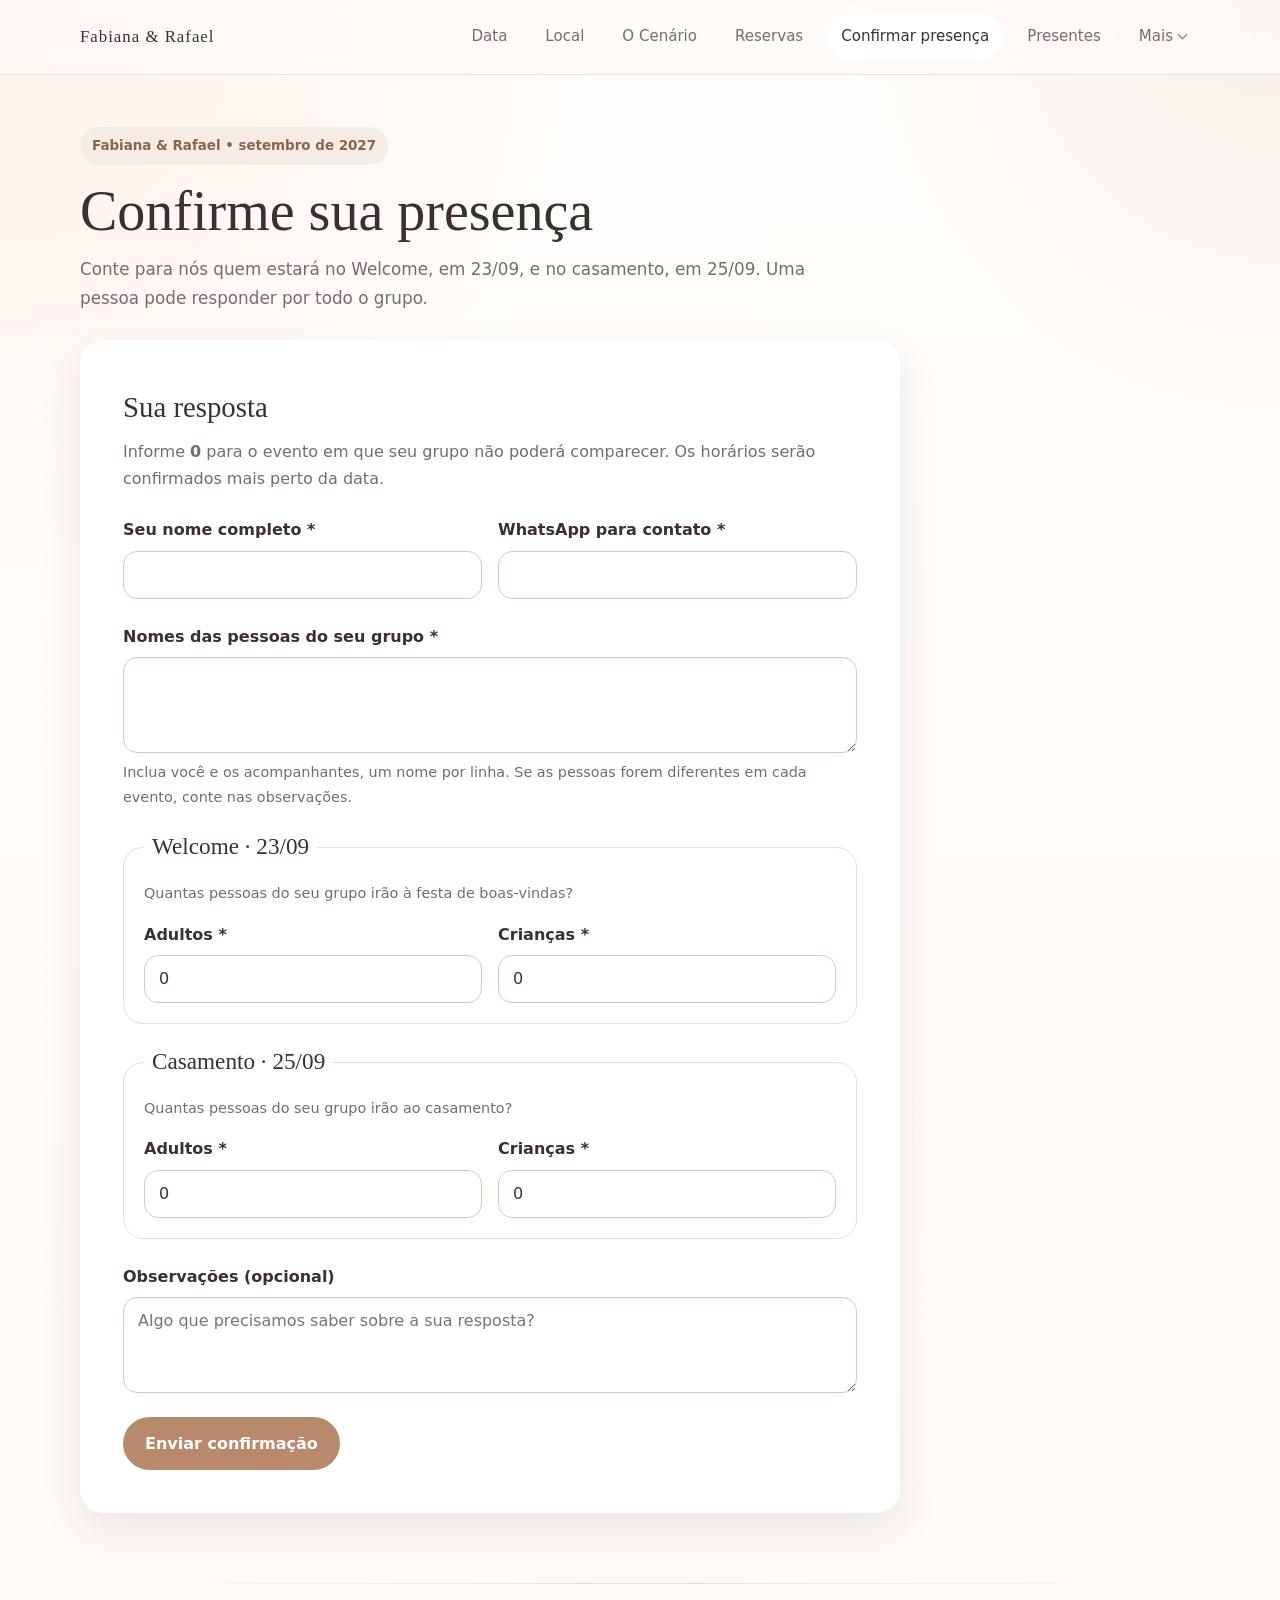
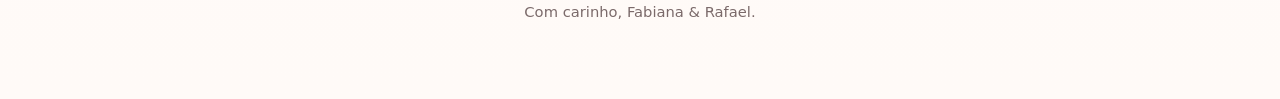
==== confirmar-presenca.html @ d59ea217 "Add files via upload" ====
<!DOCTYPE html>
<html lang="pt-BR">
<head>
  <meta charset="UTF-8">
  <meta name="viewport" content="width=device-width, initial-scale=1.0">
  <title>Confirmar presença | Fabiana & Rafael</title>
  <meta name="description" content="Confirme a presença do seu grupo no Welcome e no casamento de Fabiana & Rafael.">
  <style>
    :root {
      --bg: #fffaf7;
      --card: rgba(255,255,255,0.88);
      --text: #3d2f2f;
      --muted: #7b6a6a;
      --accent: #b8896b;
      --accent-dark: #8d654d;
      --line: #eaded6;
      --shadow: 0 16px 40px rgba(77, 52, 39, 0.10);
      --radius: 24px;
      --max: 1120px;
    }
    * { box-sizing: border-box; }
    body {
      margin: 0;
      font-family: Inter, system-ui, -apple-system, BlinkMacSystemFont, "Segoe UI", sans-serif;
      color: var(--text);
      background: radial-gradient(circle at top left, #fff2ea 0%, transparent 28%),
        radial-gradient(circle at top right, #f7efe8 0%, transparent 20%),
        linear-gradient(180deg, #fffdfb 0%, var(--bg) 100%);
      line-height: 1.7;
    }
    a { color: inherit; text-decoration: none; }
    .container { width: min(calc(100% - 32px), var(--max)); margin: 0 auto; }
    .topbar {
      position: sticky;
      top: 0;
      z-index: 50;
      backdrop-filter: blur(10px);
      background: rgba(255,250,247,0.75);
      border-bottom: 1px solid rgba(234,222,214,0.9);
    }
    .topbar-inner { display: flex; align-items: center; justify-content: space-between; gap: 16px; padding: 14px 0; }
    .brand { font-family: "Palatino Linotype", "Book Antiqua", Palatino, serif; font-size: 1.05rem; letter-spacing: 0.06em; }
    .nav { display: flex; gap: 10px; }
    .nav a { padding: 10px 14px; border-radius: 999px; color: var(--muted); transition: 0.2s ease; }
    .nav a:hover { background: #fff; color: var(--text); }
    main { padding: 52px 0 70px; }
    .intro { max-width: 72ch; margin-bottom: 28px; }
    .eyebrow {
      display: inline-block;
      padding: 8px 12px;
      border-radius: 999px;
      background: #f5ece6;
      color: var(--accent-dark);
      font-size: 0.84rem;
      font-weight: 600;
    }
    h1, h2, legend { font-family: "Palatino Linotype", "Book Antiqua", Palatino, serif; font-weight: 500; }
    h1 { font-size: clamp(2.2rem, 5vw, 3.5rem); line-height: 1.1; margin: 16px 0 12px; }
    .intro p { margin: 0; color: var(--muted); font-size: 1.05rem; }
    .card {
      max-width: 820px;
      background: var(--card);
      border: 1px solid rgba(255,255,255,0.9);
      border-radius: var(--radius);
      box-shadow: var(--shadow);
      padding: clamp(22px, 4vw, 42px);
    }
    .card h2 { font-size: 1.8rem; margin: 0 0 6px; }
    .help { color: var(--muted); margin: 0 0 24px; }
    form { display: grid; gap: 24px; }
    .fields { display: grid; grid-template-columns: repeat(2, minmax(0, 1fr)); gap: 16px; }
    .field { display: grid; gap: 7px; min-width: 0; }
    .field label { font-weight: 600; }
    .field input, .field textarea {
      display: block;
      width: 100%;
      padding: 12px 14px;
      border: 1px solid #d9c7bc;
      border-radius: 14px;
      background: #fff;
      color: var(--text);
      font: inherit;
      font-size: 1rem;
      line-height: 1.4;
    }
    .field textarea { resize: vertical; min-height: 96px; }
    .field small, .event-help { color: var(--muted); font-size: 0.9rem; }
    fieldset { margin: 0; padding: 20px; border: 1px solid var(--line); border-radius: 20px; background: #fff; }
    legend { padding: 0 8px; font-size: 1.45rem; line-height: 1.2; }
    .event-help { margin: 0 0 15px; }
    .btn {
      display: inline-flex;
      align-items: center;
      justify-content: center;
      justify-self: start;
      min-height: 48px;
      padding: 13px 22px;
      border: 0;
      border-radius: 999px;
      background: var(--accent);
      color: #fff;
      font: inherit;
      font-weight: 600;
      cursor: pointer;
      transition: background 0.2s ease;
    }
    .btn:hover { background: var(--accent-dark); }
    .btn:disabled { opacity: 0.65; cursor: wait; }
    .form-status { display: none; padding: 14px 16px; border-radius: 14px; background: #eef7f0; color: #3f6b4c; }
    .form-status.error { background: #fff2ec; color: #8d4a31; }
    .divider { height: 1px; background: linear-gradient(90deg, transparent, var(--line), transparent); }
    .footer { padding: 0 0 60px; text-align: center; color: var(--muted); font-size: 0.92rem; }
    @media (max-width: 640px) {
      main { padding: 30px 0 50px; }
      .fields { grid-template-columns: 1fr; }
      fieldset { padding: 16px; }
      .btn { width: 100%; }
    }
  </style>
  <link rel="stylesheet" href="navigation.css">
</head>
<body>
  <header class="topbar">
    <div class="container topbar-inner">
      <a href="index.html" class="brand">Fabiana &amp; Rafael</a>
      <button class="menu-toggle" type="button" aria-controls="site-nav" aria-expanded="false">Menu</button>
      <nav class="nav" id="site-nav" aria-label="Navegação principal">
        <a href="index.html#data">Data</a>
        <a href="index.html#hospedagem">Local</a>
        <a href="index.html#fotos">O Cenário</a>
        <a href="index.html#reservas">Reservas</a>
        <a href="confirmar-presenca.html" aria-current="page">Confirmar presença</a>
        <a href="presentes-casamento.html">Presentes</a>
        <div class="nav-dropdown">
          <button class="nav-more" type="button" aria-controls="more-links" aria-expanded="false">Mais</button>
          <div class="nav-dropdown-menu" id="more-links">
            <a href="dress-code.html">Dress code</a>
            <a href="servicos.html">Serviços e indicações</a>
          </div>
        </div>
      </nav>
    </div>
  </header>

  <main class="container">
    <div class="intro">
      <span class="eyebrow">Fabiana &amp; Rafael • setembro de 2027</span>
      <h1>Confirme sua presença</h1>
      <p>Conte para nós quem estará no Welcome, em 23/09, e no casamento, em 25/09. Uma pessoa pode responder por todo o grupo.</p>
    </div>
    <div class="card">
      <h2>Sua resposta</h2>
      <p class="help">Informe <strong>0</strong> para o evento em que seu grupo não poderá comparecer. Os horários serão confirmados mais perto da data.</p>
      <form id="rsvp-form" action="https://formspree.io/f/xeepdnbz" method="POST">
        <input type="hidden" name="subject" value="RSVP – Casamento Fabiana e Rafael">
        <input type="hidden" name="tipo" value="Confirmação de presença">
        <div class="fields">
          <div class="field">
            <label for="rsvp-name">Seu nome completo *</label>
            <input id="rsvp-name" name="nome" type="text" autocomplete="name" required>
          </div>
          <div class="field">
            <label for="rsvp-phone">WhatsApp para contato *</label>
            <input id="rsvp-phone" name="whatsapp" type="tel" autocomplete="tel" inputmode="tel" required>
          </div>
        </div>
        <div class="field">
          <label for="rsvp-guests">Nomes das pessoas do seu grupo *</label>
          <textarea id="rsvp-guests" name="nomes_do_grupo" rows="3" required></textarea>
          <small>Inclua você e os acompanhantes, um nome por linha. Se as pessoas forem diferentes em cada evento, conte nas observações.</small>
        </div>
        <fieldset>
          <legend>Welcome · 23/09</legend>
          <p class="event-help">Quantas pessoas do seu grupo irão à festa de boas-vindas?</p>
          <div class="fields">
            <div class="field">
              <label for="welcome-adults">Adultos *</label>
              <input id="welcome-adults" name="welcome_adultos" type="number" min="0" step="1" value="0" required>
            </div>
            <div class="field">
              <label for="welcome-children">Crianças *</label>
              <input id="welcome-children" name="welcome_criancas" type="number" min="0" step="1" value="0" required>
            </div>
          </div>
        </fieldset>
        <fieldset>
          <legend>Casamento · 25/09</legend>
          <p class="event-help">Quantas pessoas do seu grupo irão ao casamento?</p>
          <div class="fields">
            <div class="field">
              <label for="wedding-adults">Adultos *</label>
              <input id="wedding-adults" name="casamento_adultos" type="number" min="0" step="1" value="0" required>
            </div>
            <div class="field">
              <label for="wedding-children">Crianças *</label>
              <input id="wedding-children" name="casamento_criancas" type="number" min="0" step="1" value="0" required>
            </div>
          </div>
        </fieldset>
        <div class="field">
          <label for="rsvp-notes">Observações (opcional)</label>
          <textarea id="rsvp-notes" name="observacoes" rows="3" placeholder="Algo que precisamos saber sobre a sua resposta?"></textarea>
        </div>
        <button class="btn" type="submit">Enviar confirmação</button>
        <div class="form-status" id="rsvp-status" role="status" aria-live="polite"></div>
      </form>
    </div>
  </main>
  <footer class="footer container">
    <div class="divider"></div>
    <p>Com carinho, Fabiana &amp; Rafael.</p>
  </footer>
  <script>
    const form = document.getElementById('rsvp-form');
    const status = document.getElementById('rsvp-status');
    form.addEventListener('submit', async event => {
      event.preventDefault();
      const button = form.querySelector('[type="submit"]');
      button.disabled = true;
      button.textContent = 'Enviando...';
      status.style.display = 'none';
      status.classList.remove('error');
      try {
        const response = await fetch(form.action, {
          method: 'POST',
          body: new FormData(form),
          headers: { Accept: 'application/json' }
        });
        if (!response.ok) throw new Error('Falha no envio');
        form.reset();
        status.textContent = 'Recebemos sua resposta. Obrigado por confirmar!';
      } catch (error) {
        status.classList.add('error');
        status.textContent = 'Não foi possível enviar sua resposta agora. Tente novamente em instantes.';
      } finally {
        status.style.display = 'block';
        button.disabled = false;
        button.textContent = 'Enviar confirmação';
      }
    });
  </script>
  <script src="navigation.js" defer></script>
</body>
</html>
---- navigation.css ----
.topbar-inner { position: relative; }
.nav { align-items: center; flex-wrap: nowrap; }
.nav a, .nav-more { font-size: 0.94rem; white-space: nowrap; }
.nav a[aria-current="page"] { background: #fff; color: var(--text); }
.nav-dropdown { position: relative; }
.nav-more {
  display: inline-flex;
  align-items: center;
  gap: 6px;
  padding: 10px 14px;
  border: 0;
  border-radius: 999px;
  background: transparent;
  color: var(--muted);
  font: inherit;
  font-size: 0.94rem;
  cursor: pointer;
}
.nav-more::after { content: ""; width: 6px; height: 6px; border: solid currentColor; border-width: 0 1.5px 1.5px 0; transform: translateY(-2px) rotate(45deg); }
.nav-more:hover, .nav-more[aria-expanded="true"] { background: #fff; color: var(--text); }
.nav-dropdown-menu {
  display: none;
  position: absolute;
  top: 100%;
  right: 0;
  min-width: 230px;
  padding: 8px;
  border: 1px solid var(--line);
  border-radius: 18px;
  background: #fffaf7;
  box-shadow: var(--shadow);
  z-index: 80;
}
.nav-dropdown-menu a { display: block; padding: 10px 12px; border-radius: 12px; }
.nav-dropdown::after { display: none; }
.nav-dropdown-menu a:hover { background: #fff; }
.menu-toggle { display: none; }
:focus-visible { outline: 2px solid var(--accent-dark); outline-offset: 3px; }
section[id] { scroll-margin-top: 90px; }
.rsvp-callout { display: flex; align-items: center; justify-content: space-between; gap: 20px; }
.rsvp-callout h2 { margin: 0 0 6px; }
.rsvp-callout p { margin: 0; color: var(--muted); }
.rsvp-callout .btn { flex: 0 0 auto; }
@media (min-width: 1001px) {
  .nav-dropdown:hover .nav-dropdown-menu,
  .nav-more[aria-expanded="true"] + .nav-dropdown-menu { display: grid; gap: 4px; }
}
@media (max-width: 1000px) {
  .topbar-inner { flex-direction: row; align-items: center; padding: 10px 0; }
  .brand { font-size: 1rem; }
  .menu-toggle {
    display: inline-flex;
    align-items: center;
    justify-content: center;
    min-height: 44px;
    padding: 8px 17px;
    border: 1px solid var(--line);
    border-radius: 999px;
    background: #fff;
    color: var(--text);
    font: inherit;
    cursor: pointer;
  }
  .nav {
    display: none;
    position: absolute;
    top: 100%;
    left: 0;
    right: 0;
    max-height: calc(100dvh - 75px);
    overflow-y: auto;
    padding: 10px;
    border: 1px solid var(--line);
    border-radius: 0 0 20px 20px;
    background: #fffaf7;
    box-shadow: var(--shadow);
    flex-direction: column;
    align-items: stretch;
    gap: 2px;
  }
  .nav.is-open { display: flex; }
  .nav a, .nav-more { display: flex; width: 100%; min-height: 44px; align-items: center; padding: 9px 14px; font-size: 1rem; text-align: left; }
  .nav-more { justify-content: space-between; }
  .nav-dropdown-menu { position: static; min-width: 0; margin: 0 0 6px 12px; box-shadow: none; background: #fff; }
  .nav-dropdown:hover .nav-dropdown-menu { display: none; }
  .nav-more[aria-expanded="true"] + .nav-dropdown-menu { display: grid; gap: 2px; }
  section[id] { scroll-margin-top: 76px; }
}
@media (max-width: 640px) {
  .hero { min-height: 0; padding-top: 24px; }
  .hero-photo { min-height: 230px; }
  .card { padding: 22px 18px; }
  .hero-actions .btn { width: 100%; }
  .rsvp-callout { flex-direction: column; align-items: stretch; }
}
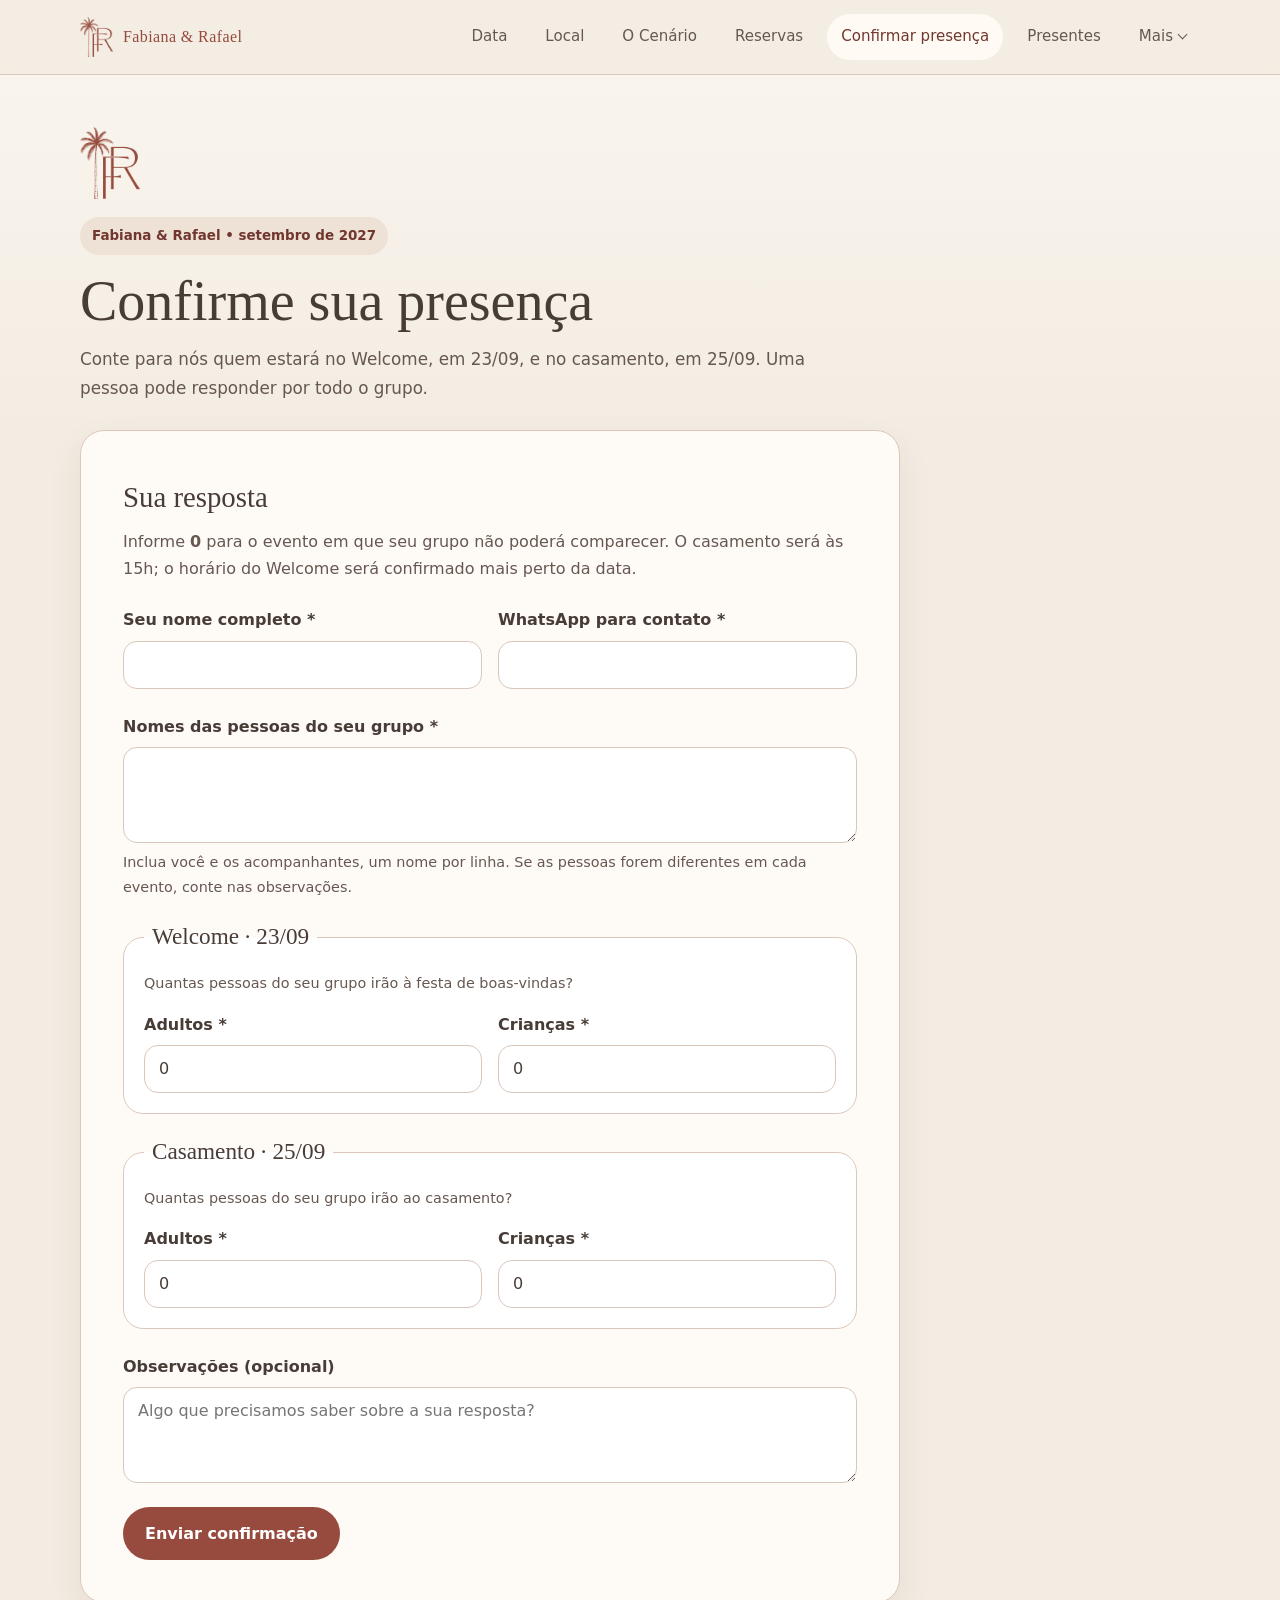
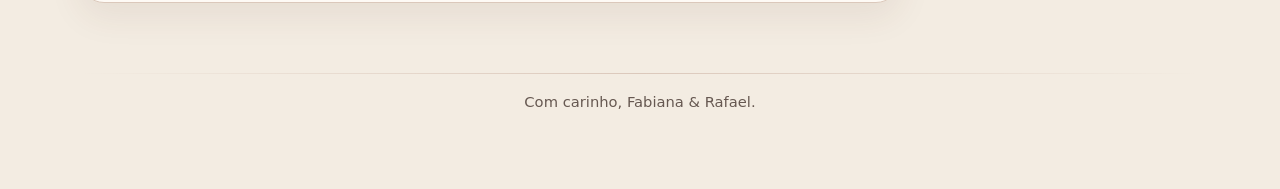
==== commit f56c7f4d: "Atualiza identidade visual do casamento e horário da cerimônia" ====
--- a/confirmar-presenca.html
+++ b/confirmar-presenca.html
@@ -118,11 +118,13 @@
     }
   </style>
   <link rel="stylesheet" href="navigation.css">
+  <link rel="stylesheet" href="identidade.css">
+  <link rel="icon" href="favicon.png" type="image/png">
 </head>
 <body>
   <header class="topbar">
     <div class="container topbar-inner">
-      <a href="index.html" class="brand">Fabiana &amp; Rafael</a>
+      <a href="index.html" class="brand"><img src="monograma-fr.webp" width="33" height="40" alt=""><span>Fabiana &amp; Rafael</span></a>
       <button class="menu-toggle" type="button" aria-controls="site-nav" aria-expanded="false">Menu</button>
       <nav class="nav" id="site-nav" aria-label="Navegação principal">
         <a href="index.html#data">Data</a>
@@ -144,13 +146,14 @@
 
   <main class="container">
     <div class="intro">
+      <img class="hero-monogram" src="monograma-fr.webp" width="60" height="72" alt="Monograma de Fabiana e Rafael">
       <span class="eyebrow">Fabiana &amp; Rafael • setembro de 2027</span>
       <h1>Confirme sua presença</h1>
       <p>Conte para nós quem estará no Welcome, em 23/09, e no casamento, em 25/09. Uma pessoa pode responder por todo o grupo.</p>
     </div>
     <div class="card">
       <h2>Sua resposta</h2>
-      <p class="help">Informe <strong>0</strong> para o evento em que seu grupo não poderá comparecer. Os horários serão confirmados mais perto da data.</p>
+      <p class="help">Informe <strong>0</strong> para o evento em que seu grupo não poderá comparecer. O casamento será às 15h; o horário do Welcome será confirmado mais perto da data.</p>
       <form id="rsvp-form" action="https://formspree.io/f/xeepdnbz" method="POST">
         <input type="hidden" name="subject" value="RSVP – Casamento Fabiana e Rafael">
         <input type="hidden" name="tipo" value="Confirmação de presença">
--- a/identidade.css
+++ b/identidade.css
@@ -0,0 +1,174 @@
+@font-face {
+  font-family: "Boheme Floral";
+  src: url("boheme-floral.ttf") format("truetype");
+  font-style: normal;
+  font-weight: 400;
+  font-display: swap;
+}
+
+:root {
+  --bg: #f3ece2;
+  --card: rgba(255, 252, 247, 0.92);
+  --text: #483c37;
+  --muted: #665851;
+  --accent: #974b3e;
+  --accent-dark: #71372e;
+  --line: #dbc8bb;
+  --shadow: 0 14px 34px rgba(91, 57, 43, 0.08);
+}
+
+body {
+  background: linear-gradient(180deg, #faf6f0 0, var(--bg) 440px, var(--bg) 100%);
+}
+
+.topbar {
+  background: rgba(243, 236, 226, 0.95);
+  border-bottom-color: var(--line);
+}
+
+.brand {
+  display: inline-flex;
+  align-items: center;
+  gap: 10px;
+  color: var(--accent);
+  font-family: "Palatino Linotype", "Book Antiqua", Palatino, serif;
+  font-size: 1rem;
+  letter-spacing: 0.025em;
+  line-height: 1.15;
+  flex-shrink: 0;
+}
+
+.brand img {
+  display: block;
+  width: 33px;
+  height: 40px;
+  object-fit: contain;
+}
+
+.hero-card {
+  background: rgba(255, 252, 247, 0.94);
+  border: 1px solid var(--line);
+}
+
+.card,
+.gift-card,
+.service-card {
+  border-color: var(--line);
+}
+
+.eyebrow {
+  background: #eee1d5;
+  color: var(--accent-dark);
+}
+
+.nav-dropdown-menu,
+.nav {
+  border-color: var(--line);
+}
+
+.nav-dropdown-menu,
+.nav.is-open {
+  background: #f7f0e8;
+}
+
+.nav a[aria-current="page"],
+.nav a:hover,
+.nav-more:hover,
+.nav-more[aria-expanded="true"] {
+  background: #fffaf4;
+  color: var(--accent-dark);
+}
+
+.menu-toggle {
+  background: #fffaf4;
+}
+
+.btn,
+.menu-toggle,
+.nav a,
+.nav-more {
+  transition: background-color 0.2s ease, border-color 0.2s ease, color 0.2s ease, transform 0.2s ease;
+}
+
+.btn-primary,
+.btn-secondary,
+.btn-location {
+  background: var(--accent);
+  border-color: var(--accent);
+  color: #fff;
+}
+
+.btn-primary:hover,
+.btn-secondary:hover,
+.btn-location:hover {
+  background: var(--accent-dark);
+  border-color: var(--accent-dark);
+  color: #fff;
+}
+
+.footer { color: var(--muted); }
+
+.hero-monogram {
+  display: block;
+  width: 60px;
+  height: 72px;
+  object-fit: contain;
+  margin: 0 0 18px;
+}
+
+.home-hero .hero-card { grid-template-columns: 1.16fr 0.84fr; }
+.home-hero .hero-content { padding: clamp(30px, 5vw, 68px); }
+.home-hero h1 {
+  font-family: "Boheme Floral", "Palatino Linotype", Palatino, serif;
+  color: var(--accent);
+  font-weight: 400;
+  font-size: clamp(2.75rem, 5vw, 4.5rem);
+  line-height: 1.15;
+  letter-spacing: 0;
+  white-space: nowrap;
+  margin: 22px 0 28px;
+}
+.home-hero .subtitle { max-width: 55ch; }
+
+.venue-sketch {
+  max-width: 760px;
+  margin: 0 auto 32px;
+  padding: 6px 16px 14px;
+  text-align: center;
+}
+.venue-sketch img {
+  display: block;
+  width: 100%;
+  height: auto;
+  margin: 0 auto;
+}
+.venue-sketch figcaption {
+  font-family: "Palatino Linotype", "Book Antiqua", Palatino, serif;
+  font-size: 0.95rem;
+  letter-spacing: 0.07em;
+  color: var(--accent);
+}
+
+.countdown-highlight {
+  background: #f4e6dc;
+  border-color: #c8a69a;
+}
+.countdown-number { color: var(--accent); }
+.occupancy-update { background: #f8eee8; border-color: var(--line); }
+.field input:focus,
+.field textarea:focus,
+input:focus-visible,
+textarea:focus-visible { outline-color: var(--accent); }
+
+@media (max-width: 920px) {
+  .home-hero .hero-card { grid-template-columns: 1fr; }
+  .home-hero .hero-content { padding: 32px 26px 38px; }
+}
+
+@media (max-width: 640px) {
+  .brand { font-size: 0.9rem; gap: 7px; }
+  .brand img { width: 29px; height: 35px; }
+  .home-hero h1 { font-size: clamp(2.45rem, 10.5vw, 3.25rem); margin: 14px 0 22px; }
+  .hero-monogram { width: 48px; height: 58px; }
+  .venue-sketch { padding: 2px 0 12px; }
+}
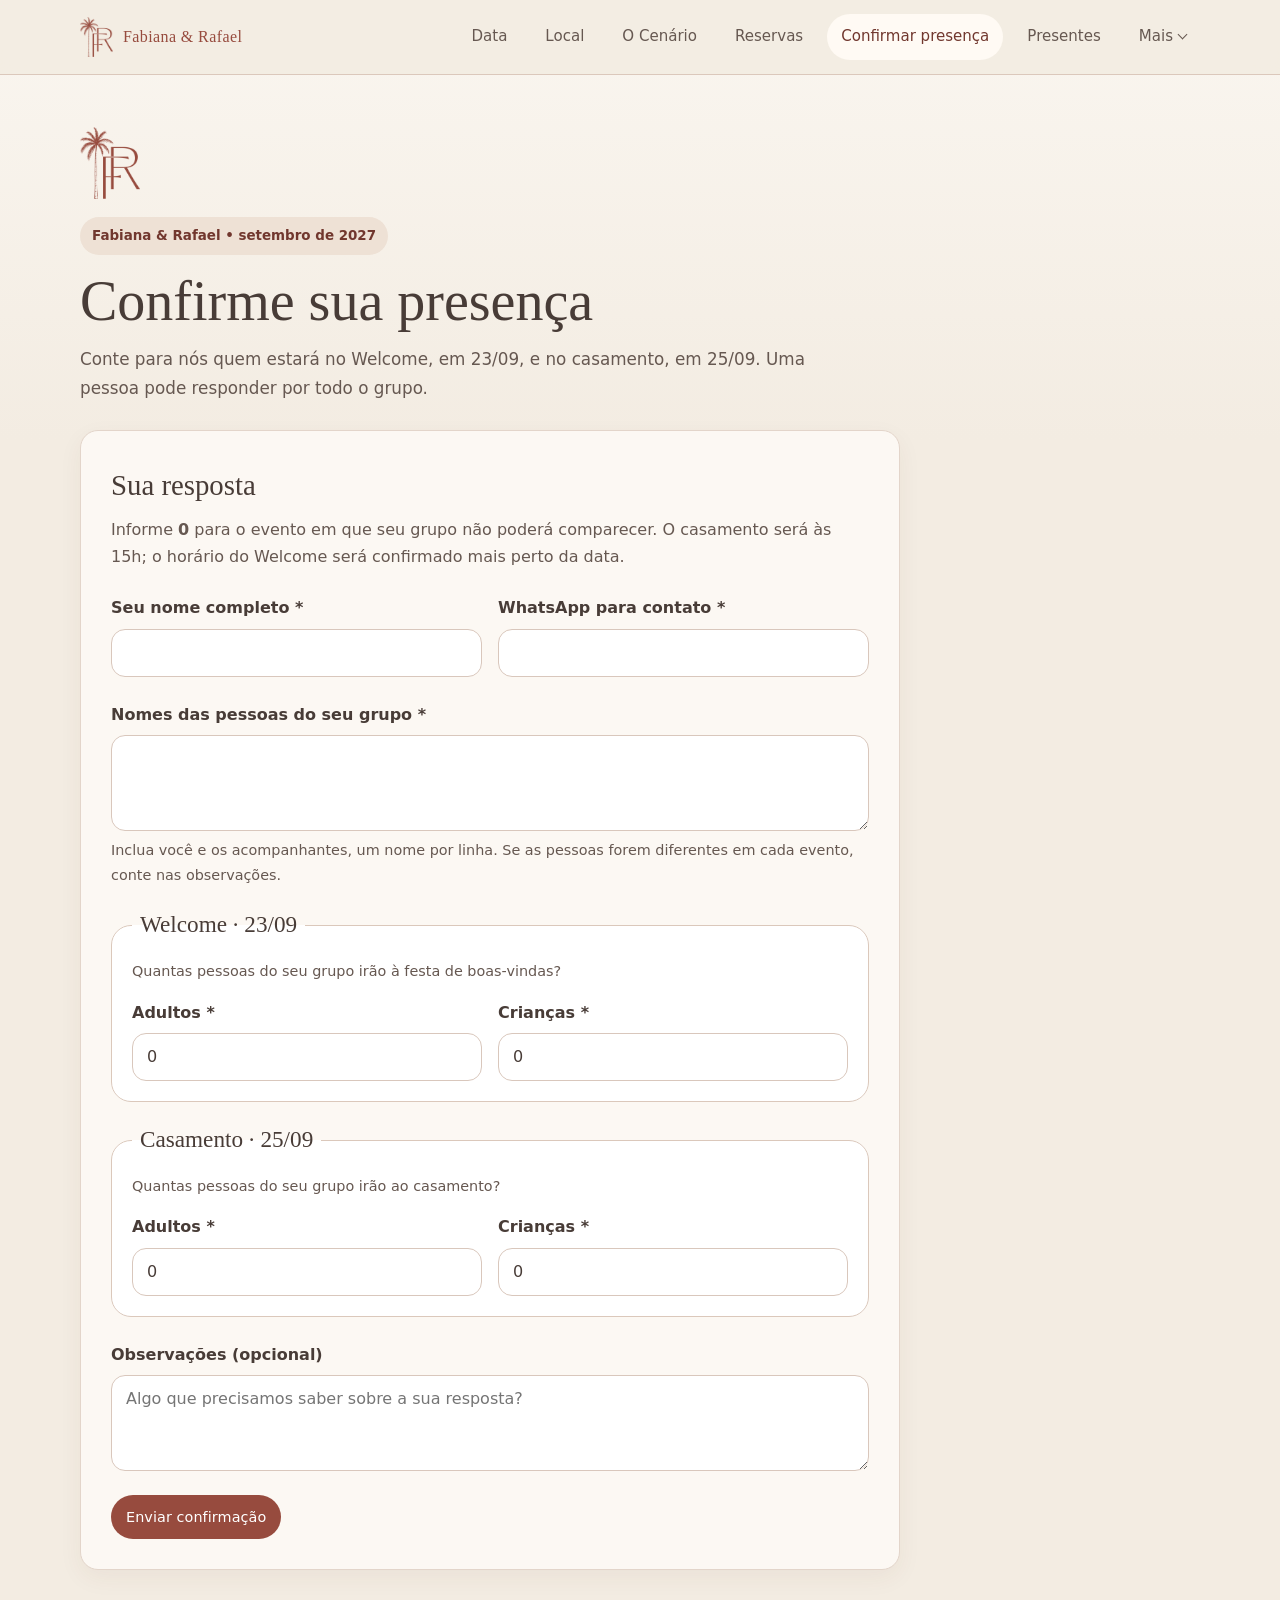
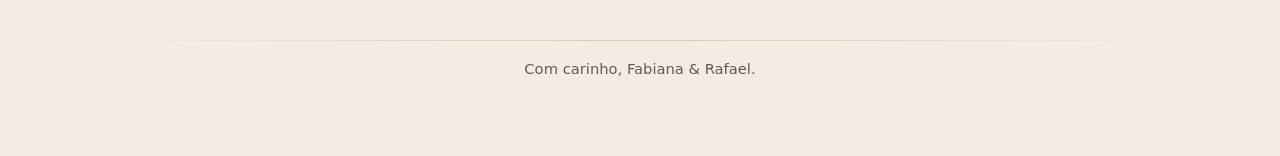
==== commit 74922b8e: "Atualiza versão do CSS nas páginas" ====
--- a/confirmar-presenca.html
+++ b/confirmar-presenca.html
@@ -118,7 +118,7 @@
     }
   </style>
   <link rel="stylesheet" href="navigation.css">
-  <link rel="stylesheet" href="identidade.css">
+  <link rel="stylesheet" href="identidade.css?v=20261015-2">
   <link rel="icon" href="favicon.png" type="image/png">
 </head>
 <body>
--- a/identidade.css
+++ b/identidade.css
@@ -14,7 +14,7 @@
   --accent: #974b3e;
   --accent-dark: #71372e;
   --line: #dbc8bb;
-  --shadow: 0 14px 34px rgba(91, 57, 43, 0.08);
+  --shadow: 0 8px 24px rgba(91, 57, 43, 0.055);
 }
 
 body {
@@ -53,7 +53,27 @@
 .card,
 .gift-card,
 .service-card {
-  border-color: var(--line);
+  background: #fcf8f3;
+  border: 1px solid #e3d5ca;
+  border-radius: 18px;
+  box-shadow: var(--shadow);
+}
+
+.card { padding: clamp(20px, 2.5vw, 30px); }
+
+.meta-item,
+.info-block,
+.hotel-item,
+.service-list li {
+  background: #fffcf8;
+  border-color: #e7dcd2;
+  border-radius: 14px;
+  box-shadow: none;
+}
+
+.rsvp-callout {
+  background: #f8eee7;
+  border-color: #e3cfc2;
 }
 
 .eyebrow {
@@ -90,20 +110,68 @@
   transition: background-color 0.2s ease, border-color 0.2s ease, color 0.2s ease, transform 0.2s ease;
 }
 
-.btn-primary,
-.btn-secondary,
-.btn-location {
+.btn {
+  min-height: 44px;
+  padding: 9px 15px;
+  font-size: 0.9rem;
+  font-weight: 500;
+  letter-spacing: 0.005em;
+  box-shadow: none;
+}
+
+.btn-primary {
   background: var(--accent);
   border-color: var(--accent);
   color: #fff;
 }
 
-.btn-primary:hover,
-.btn-secondary:hover,
-.btn-location:hover {
+.btn-secondary,
+.btn-location {
+  background: #f9f3ed;
+  border-color: #d4bdb0;
+  color: var(--accent-dark);
+}
+
+.btn-primary:hover {
   background: var(--accent-dark);
   border-color: var(--accent-dark);
   color: #fff;
+}
+
+.btn-secondary:hover,
+.btn-location:hover {
+  background: #efe0d5;
+  border-color: #b98f80;
+  color: var(--accent-dark);
+  transform: translateY(-1px);
+}
+
+.gift-button {
+  background: #f1e2d8;
+  border-color: #dec7bb;
+  color: var(--accent-dark);
+}
+
+.gift-button:hover {
+  background: #e9d2c5;
+  border-color: #d3af9e;
+  color: var(--accent-dark);
+}
+
+.service-button {
+  min-height: 44px;
+  padding: 9px 14px;
+  border: 1px solid #d4bdb0;
+  background: #f9f3ed;
+  color: var(--accent-dark);
+  font-size: 0.88rem;
+  font-weight: 500;
+}
+
+.service-button:hover {
+  background: #efe0d5;
+  border-color: #b98f80;
+  color: var(--accent-dark);
 }
 
 .footer { color: var(--muted); }
@@ -149,11 +217,72 @@
   color: var(--accent);
 }
 
-.countdown-highlight {
-  background: #f4e6dc;
-  border-color: #c8a69a;
-}
-.countdown-number { color: var(--accent); }
+#data { padding: 30px 0 26px; }
+#data .grid { gap: 18px; }
+#data .section-title {
+  margin-bottom: 10px;
+  font-size: clamp(1.5rem, 2.25vw, 1.9rem);
+}
+#data .section-text { margin: 0; }
+#data .meta { gap: 0; margin-top: 16px; }
+#data .meta-item {
+  padding: 13px 0;
+  background: transparent;
+  border: 0;
+  border-bottom: 1px solid var(--line);
+  border-radius: 0;
+}
+#data .meta-item:first-child { border-top: 1px solid var(--line); }
+#data .meta-label { font-size: 0.7rem; letter-spacing: 0.1em; margin-bottom: 3px; }
+#data .meta-item strong { font-weight: 550; }
+#data .countdown {
+  display: grid;
+  grid-template-columns: repeat(4, minmax(0, 1fr));
+  gap: 0;
+  margin-top: 22px;
+  padding: 14px 0;
+  border-top: 1px solid var(--line);
+  border-bottom: 1px solid var(--line);
+}
+#data .countdown-box,
+#data .countdown-highlight {
+  min-width: 0;
+  padding: 4px 6px;
+  background: transparent;
+  border: 0;
+  border-right: 1px solid var(--line);
+  border-radius: 0;
+  box-shadow: none;
+  transform: none;
+}
+#data .countdown-box:last-child { border-right: 0; }
+#data .countdown-box:hover { transform: none; box-shadow: none; }
+#data .countdown-number {
+  font-family: "Palatino Linotype", "Book Antiqua", Palatino, serif;
+  font-size: clamp(1.65rem, 2.7vw, 2.2rem);
+  font-weight: 400;
+  color: var(--accent);
+  letter-spacing: 0;
+}
+#data .countdown-label { margin-top: 4px; font-size: 0.65rem; letter-spacing: 0.08em; }
+#data .countdown-date {
+  display: flex;
+  justify-content: space-between;
+  align-items: baseline;
+  flex-wrap: wrap;
+  gap: 4px 14px;
+  margin: 16px 0 0;
+  font-size: 0.88rem;
+}
+#data .countdown-date span {
+  color: var(--muted);
+  font-size: 0.7rem;
+  letter-spacing: 0.1em;
+  text-transform: uppercase;
+}
+#data .countdown-date strong { color: var(--accent-dark); font-weight: 550; }
+#data #countdown-message { margin: 12px 0 0; text-align: center; }
+#data #countdown-message:empty { display: none; }
 .occupancy-update { background: #f8eee8; border-color: var(--line); }
 .field input:focus,
 .field textarea:focus,
@@ -171,4 +300,9 @@
   .home-hero h1 { font-size: clamp(2.45rem, 10.5vw, 3.25rem); margin: 14px 0 22px; }
   .hero-monogram { width: 48px; height: 58px; }
   .venue-sketch { padding: 2px 0 12px; }
-}
+  .hero-actions .btn { width: auto; }
+  .rsvp-callout .btn { align-self: flex-start; }
+  #data .countdown { grid-template-columns: repeat(4, minmax(0, 1fr)); }
+  #data .countdown-number { font-size: clamp(1.5rem, 7vw, 1.85rem); }
+  #data .countdown-label { font-size: 0.58rem; letter-spacing: 0.04em; }
+}
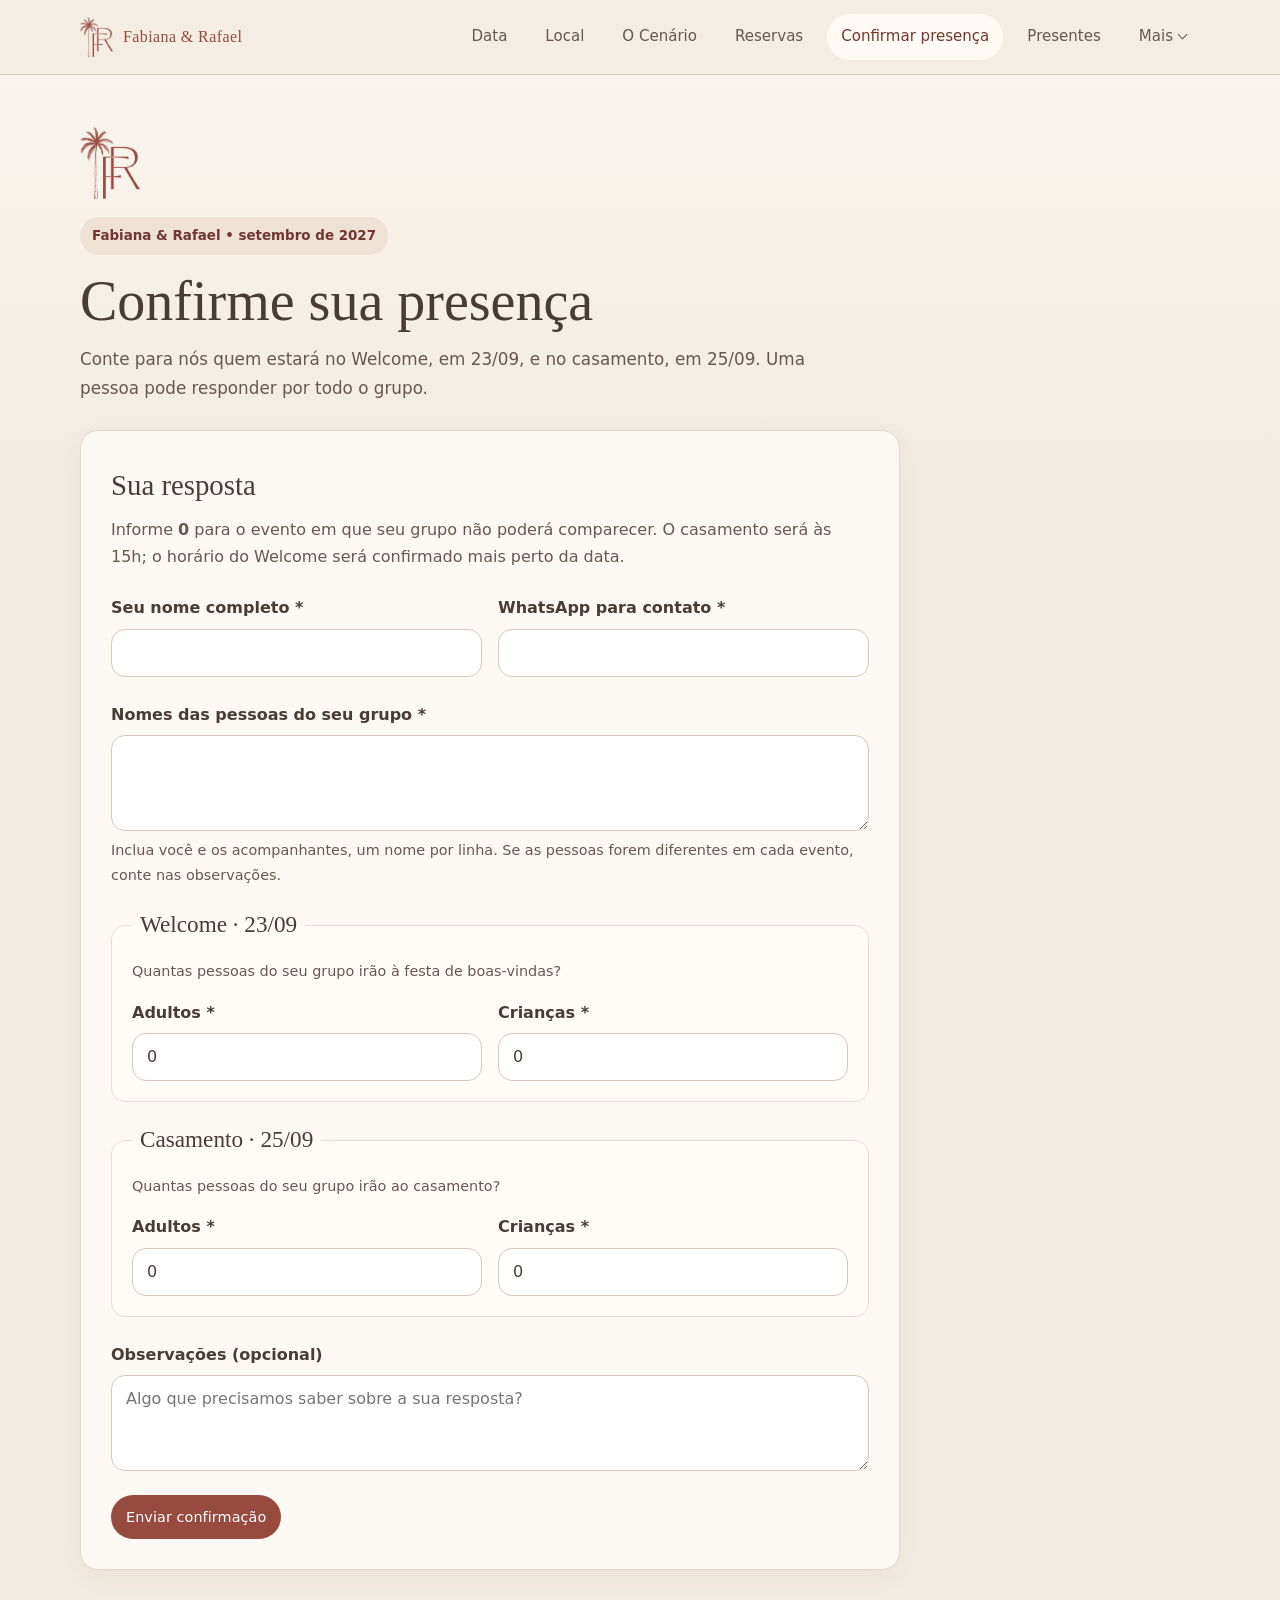
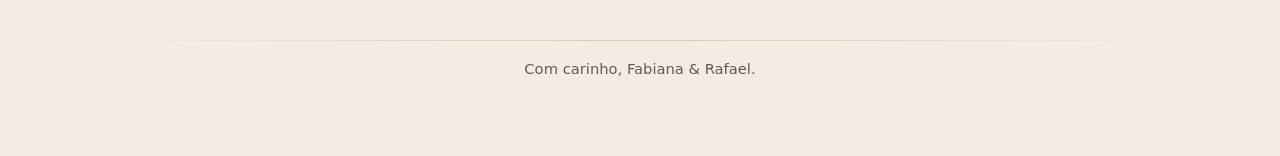
==== commit 5a5eb0f1: "Uniformiza quadros de texto em todas as paginas" ====
--- a/confirmar-presenca.html
+++ b/confirmar-presenca.html
@@ -118,7 +118,7 @@
     }
   </style>
   <link rel="stylesheet" href="navigation.css">
-  <link rel="stylesheet" href="identidade.css?v=20261015-2">
+  <link rel="stylesheet" href="identidade.css?v=20261015-3">
   <link rel="icon" href="favicon.png" type="image/png">
 </head>
 <body>
--- a/identidade.css
+++ b/identidade.css
@@ -69,6 +69,65 @@
   border-color: #e7dcd2;
   border-radius: 14px;
   box-shadow: none;
+}
+
+/* Detalhes dentro dos cards aparecem como linhas, sem criar novos cards. */
+.card .meta,
+.info-block .meta,
+.hotel-item .meta {
+  gap: 0;
+}
+
+.card .meta-item,
+.info-block .meta-item,
+.hotel-item .meta-item {
+  padding: 12px 0;
+  background: transparent;
+  border: 0;
+  border-bottom: 1px solid var(--line);
+  border-radius: 0;
+}
+
+.card .meta-item:first-child,
+.info-block .meta-item:first-child,
+.hotel-item .meta-item:first-child {
+  border-top: 1px solid var(--line);
+}
+
+.meta-label {
+  font-size: 0.7rem;
+  letter-spacing: 0.1em;
+  margin-bottom: 3px;
+}
+
+.service-list { gap: 0; }
+.service-list li {
+  padding: 9px 0;
+  background: transparent;
+  border: 0;
+  border-bottom: 1px solid var(--line);
+  border-radius: 0;
+}
+.service-list li:first-child { border-top: 1px solid var(--line); }
+
+.note-box,
+.occupancy-update {
+  background: #f8eee7;
+  border: 0;
+  border-left: 2px solid #c99d8c;
+  border-radius: 0 12px 12px 0;
+  box-shadow: none;
+}
+
+.room-block {
+  padding-top: 16px;
+  border-top: 1px solid var(--line);
+}
+
+fieldset {
+  background: #fffcf8;
+  border-color: #e7dcd2;
+  border-radius: 14px;
 }
 
 .rsvp-callout {
@@ -283,7 +342,6 @@
 #data .countdown-date strong { color: var(--accent-dark); font-weight: 550; }
 #data #countdown-message { margin: 12px 0 0; text-align: center; }
 #data #countdown-message:empty { display: none; }
-.occupancy-update { background: #f8eee8; border-color: var(--line); }
 .field input:focus,
 .field textarea:focus,
 input:focus-visible,
